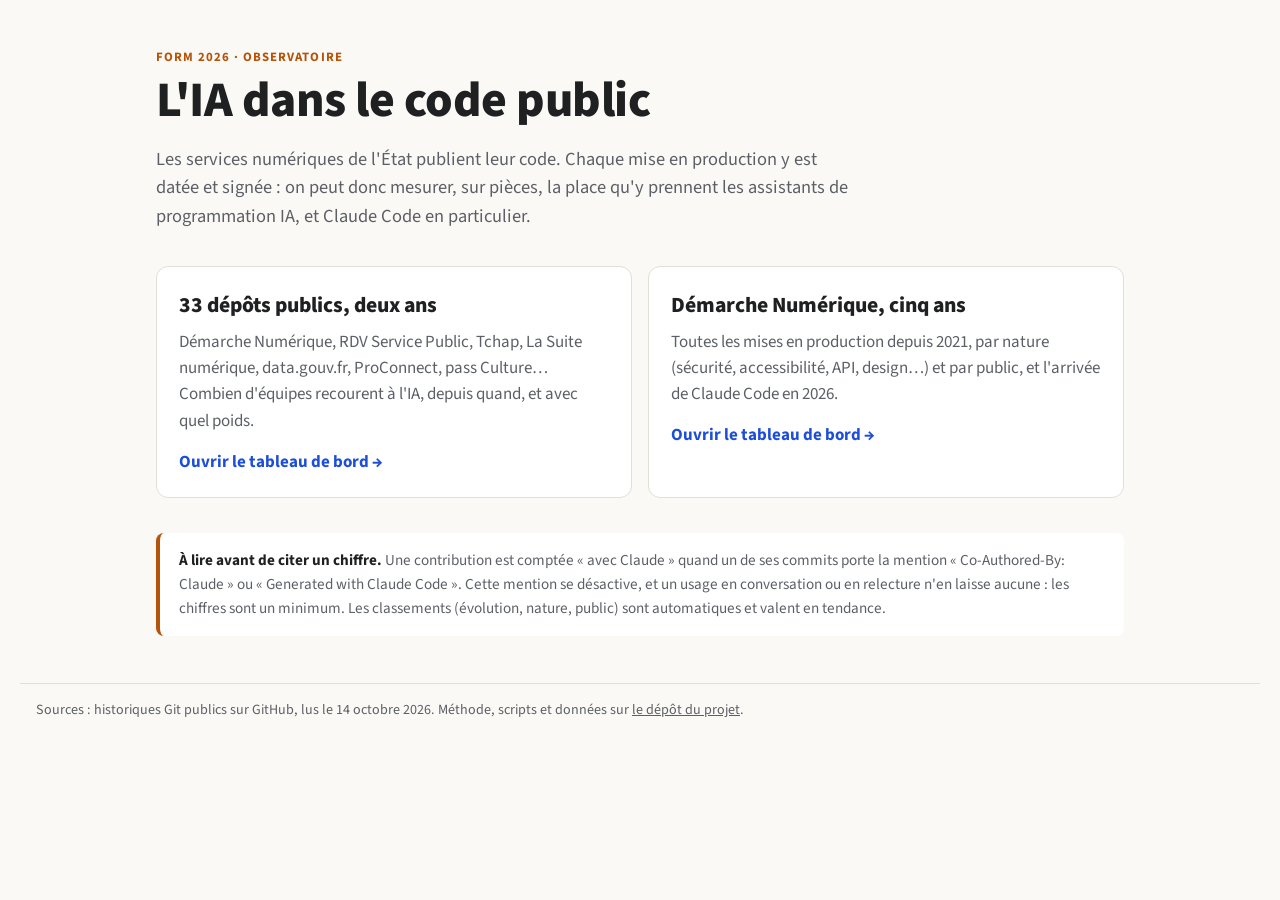
==== docs/index.html @ 85e4b1e9 "Observatoire : l'IA dans le code public (données au 14/10/2026)" ====
<!doctype html>
<html lang="fr">
<head>
<meta charset="utf-8">
<meta name="viewport" content="width=device-width, initial-scale=1">
<title>L'IA dans le code public</title>
<meta name="description" content="Observatoire de la place des assistants de programmation IA, et de Claude Code en particulier, dans les dépôts open source des services numériques de l'État.">
<link rel="preconnect" href="https://fonts.googleapis.com">
<link rel="preconnect" href="https://fonts.gstatic.com" crossorigin>
<link href="https://fonts.googleapis.com/css2?family=Source+Sans+3:wght@400;600;700;800&display=swap" rel="stylesheet">
<link rel="stylesheet" href="assets/form26.css">
<style>
  :root{--admin:#1d4ed8;--accent:#b45309;--usager:#15803d}
  @media (prefers-color-scheme: dark){:root{--admin:#60a5fa;--accent:#f59e0b;--usager:#4ade80}}
  main{max-width:1000px;margin:0 auto;padding:3rem 16px 2rem}
  .eyebrow{font-size:.8rem;font-weight:700;letter-spacing:.08em;text-transform:uppercase;color:var(--accent);margin:0 0 .4rem}
  h1{font-weight:800;line-height:1.1;font-size:clamp(2rem,4.6vw,3.1rem);margin:0 0 1rem;letter-spacing:-.01em}
  .lede{font-size:1.15rem;color:var(--muted);max-width:44rem;margin:0 0 2.2rem}
  .cards{display:grid;grid-template-columns:repeat(auto-fit,minmax(min(100%,22rem),1fr));gap:1rem}
  .card{display:block;background:var(--surface);border:1px solid var(--line);border-radius:12px;padding:1.4rem;color:inherit;text-decoration:none;transition:border-color .2s}
  .card:hover{border-color:var(--accent)}
  .card h2{font-weight:800;font-size:1.35rem;margin:0 0 .4rem}
  .card p{margin:0;color:var(--muted)}
  .card .go{display:inline-block;margin-top:.9rem;font-weight:700;color:var(--admin)}
  .warn{margin-top:2.2rem;background:var(--surface);border-left:4px solid var(--accent);border-radius:8px;padding:1rem 1.2rem;color:var(--muted);font-size:.95rem}
  .warn b{color:var(--ink)}
</style>
</head>
<body>
<main>
  <p class="eyebrow">FORM 2026 · Observatoire</p>
  <h1>L'IA dans le code public</h1>
  <p class="lede">Les services numériques de l'État publient leur code. Chaque mise en production y est datée et signée : on peut donc mesurer, sur pièces, la place qu'y prennent les assistants de programmation IA, et Claude Code en particulier.</p>
  <div class="cards">
    <a class="card" href="services-publics/">
      <h2>33 dépôts publics, deux ans</h2>
      <p>Démarche Numérique, RDV Service Public, Tchap, La Suite numérique, data.gouv.fr, ProConnect, pass Culture… Combien d'équipes recourent à l'IA, depuis quand, et avec quel poids.</p>
      <span class="go">Ouvrir le tableau de bord →</span>
    </a>
    <a class="card" href="demarche-numerique/">
      <h2>Démarche Numérique, cinq ans</h2>
      <p>Toutes les mises en production depuis 2021, par nature (sécurité, accessibilité, API, design…) et par public, et l'arrivée de Claude Code en 2026.</p>
      <span class="go">Ouvrir le tableau de bord →</span>
    </a>
  </div>
  <p class="warn"><b>À lire avant de citer un chiffre.</b> Une contribution est comptée « avec Claude » quand un de ses commits porte la mention « Co-Authored-By: Claude » ou « Generated with Claude Code ». Cette mention se désactive, et un usage en conversation ou en relecture n'en laisse aucune : les chiffres sont un minimum. Les classements (évolution, nature, public) sont automatiques et valent en tendance.</p>
</main>
<footer class="site-foot">Sources : historiques Git publics sur GitHub, lus le 14 octobre 2026. Méthode, scripts et données sur <a href="https://github.com/emsnytech/ia-code-public">le dépôt du projet</a>.</footer>
</body>
</html>
---- docs/assets/form26.css ----
/* Charte FORM 2026 — Source Sans 3, fond papier, bleu administration, vert usager, ambre accent */
:root{
  --ink:#1e2022;--muted:#5c6066;--paper:#fbf9f5;--surface:#ffffff;--line:#e2dfd7;
  --cds-gap-xs:.25rem;--cds-gap-sm:.5rem;--cds-gap-md:1rem;--cds-gap-lg:1.5rem;--cds-gap-xl:2.25rem;
  --cds-pad-xs:.25rem;--cds-pad-sm:.5rem;--cds-pad-md:.85rem;--cds-pad-lg:1.25rem;--cds-pad-xl:2rem;
  --cds-font-size-caption:.85rem;--cds-font-size-body:1rem;--cds-font-size-heading:1.2rem;--cds-font-size-title:2.1rem;
  --cds-font-weight-medium:700;--cds-dur-slow:.35s;--cds-ease-out:cubic-bezier(.2,.8,.2,1);
  --cds-shadow-popover:0 6px 24px rgba(0,0,0,.12);
}
@media (prefers-color-scheme: dark){:root{--ink:#f3f4f6;--muted:#9ca3af;--paper:#18181b;--surface:#27272a;--line:#3f3f46;--cds-shadow-popover:0 6px 24px rgba(0,0,0,.5)}}
*{box-sizing:border-box}
body{margin:0;background:var(--paper);color:var(--ink);font:17px/1.55 "Source Sans 3",system-ui,-apple-system,"Segoe UI",sans-serif}
#dash-root{max-width:1240px;margin:0 auto;padding:1.5rem 16px 3rem}
#dash-root > .dn, #dash-root > .cx{padding:0!important;background:transparent!important}
.site-nav{display:flex;gap:1rem;flex-wrap:wrap;align-items:center;font-size:.9rem;margin-bottom:1rem;color:var(--muted)}
.site-nav a{color:#1d4ed8;text-decoration:none;font-weight:600}
@media (prefers-color-scheme: dark){.site-nav a{color:#60a5fa}}
.site-foot{max-width:1240px;margin:0 auto;padding:1rem 16px 2.5rem;border-top:1px solid var(--line);font-size:.88rem;color:var(--muted)}
.site-foot a{color:inherit}
.dash-skeleton{color:transparent!important;background:linear-gradient(90deg,var(--line),transparent);border-radius:6px;min-width:3rem}
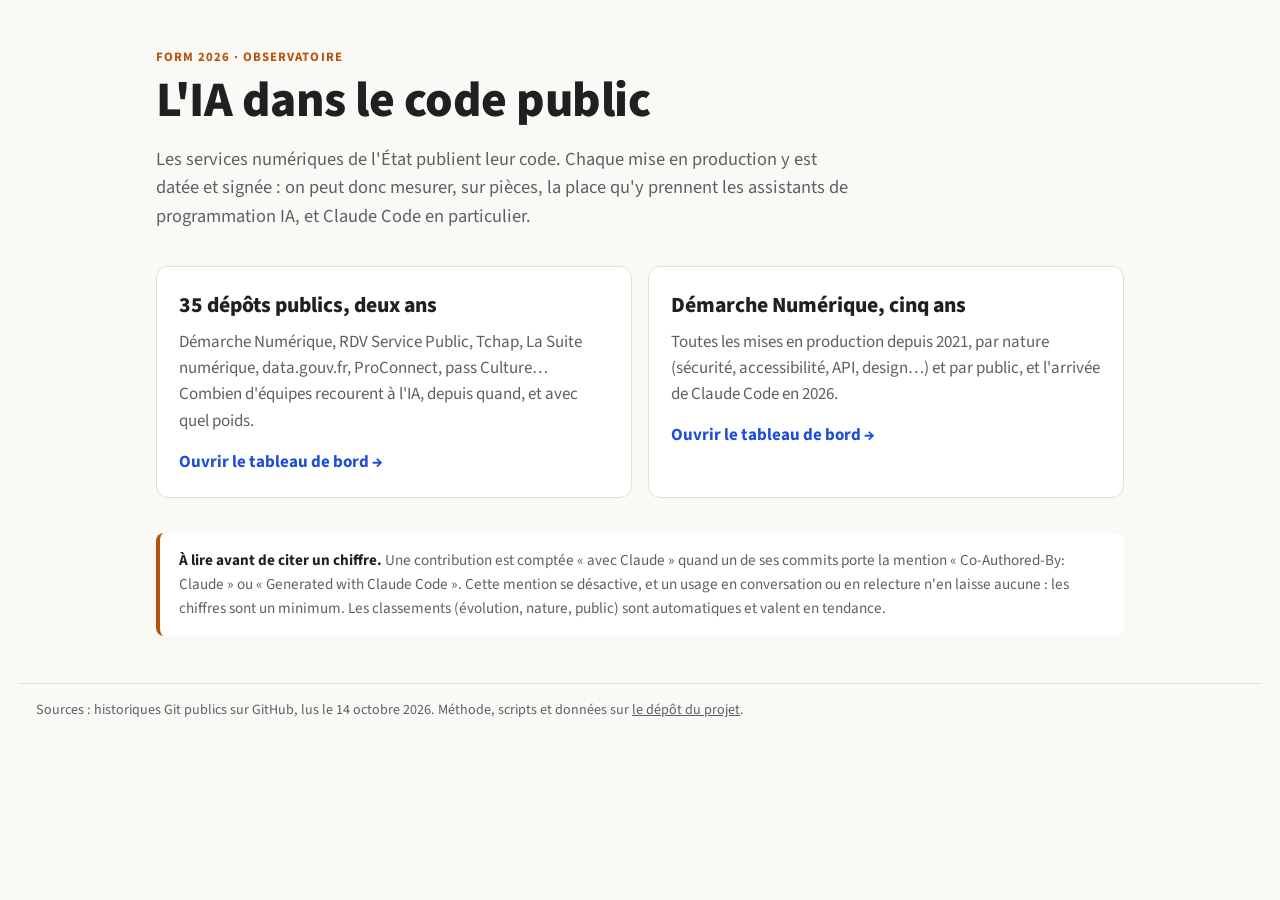
==== commit 5d9decc7: "Services publics : nouveau titre « IA Coding », ajout de gestion-des-subventions-locales et biblioth" ====
--- a/docs/index.html
+++ b/docs/index.html
@@ -33,7 +33,7 @@
   <p class="lede">Les services numériques de l'État publient leur code. Chaque mise en production y est datée et signée : on peut donc mesurer, sur pièces, la place qu'y prennent les assistants de programmation IA, et Claude Code en particulier.</p>
   <div class="cards">
     <a class="card" href="services-publics/">
-      <h2>33 dépôts publics, deux ans</h2>
+      <h2>35 dépôts publics, deux ans</h2>
       <p>Démarche Numérique, RDV Service Public, Tchap, La Suite numérique, data.gouv.fr, ProConnect, pass Culture… Combien d'équipes recourent à l'IA, depuis quand, et avec quel poids.</p>
       <span class="go">Ouvrir le tableau de bord →</span>
     </a>
